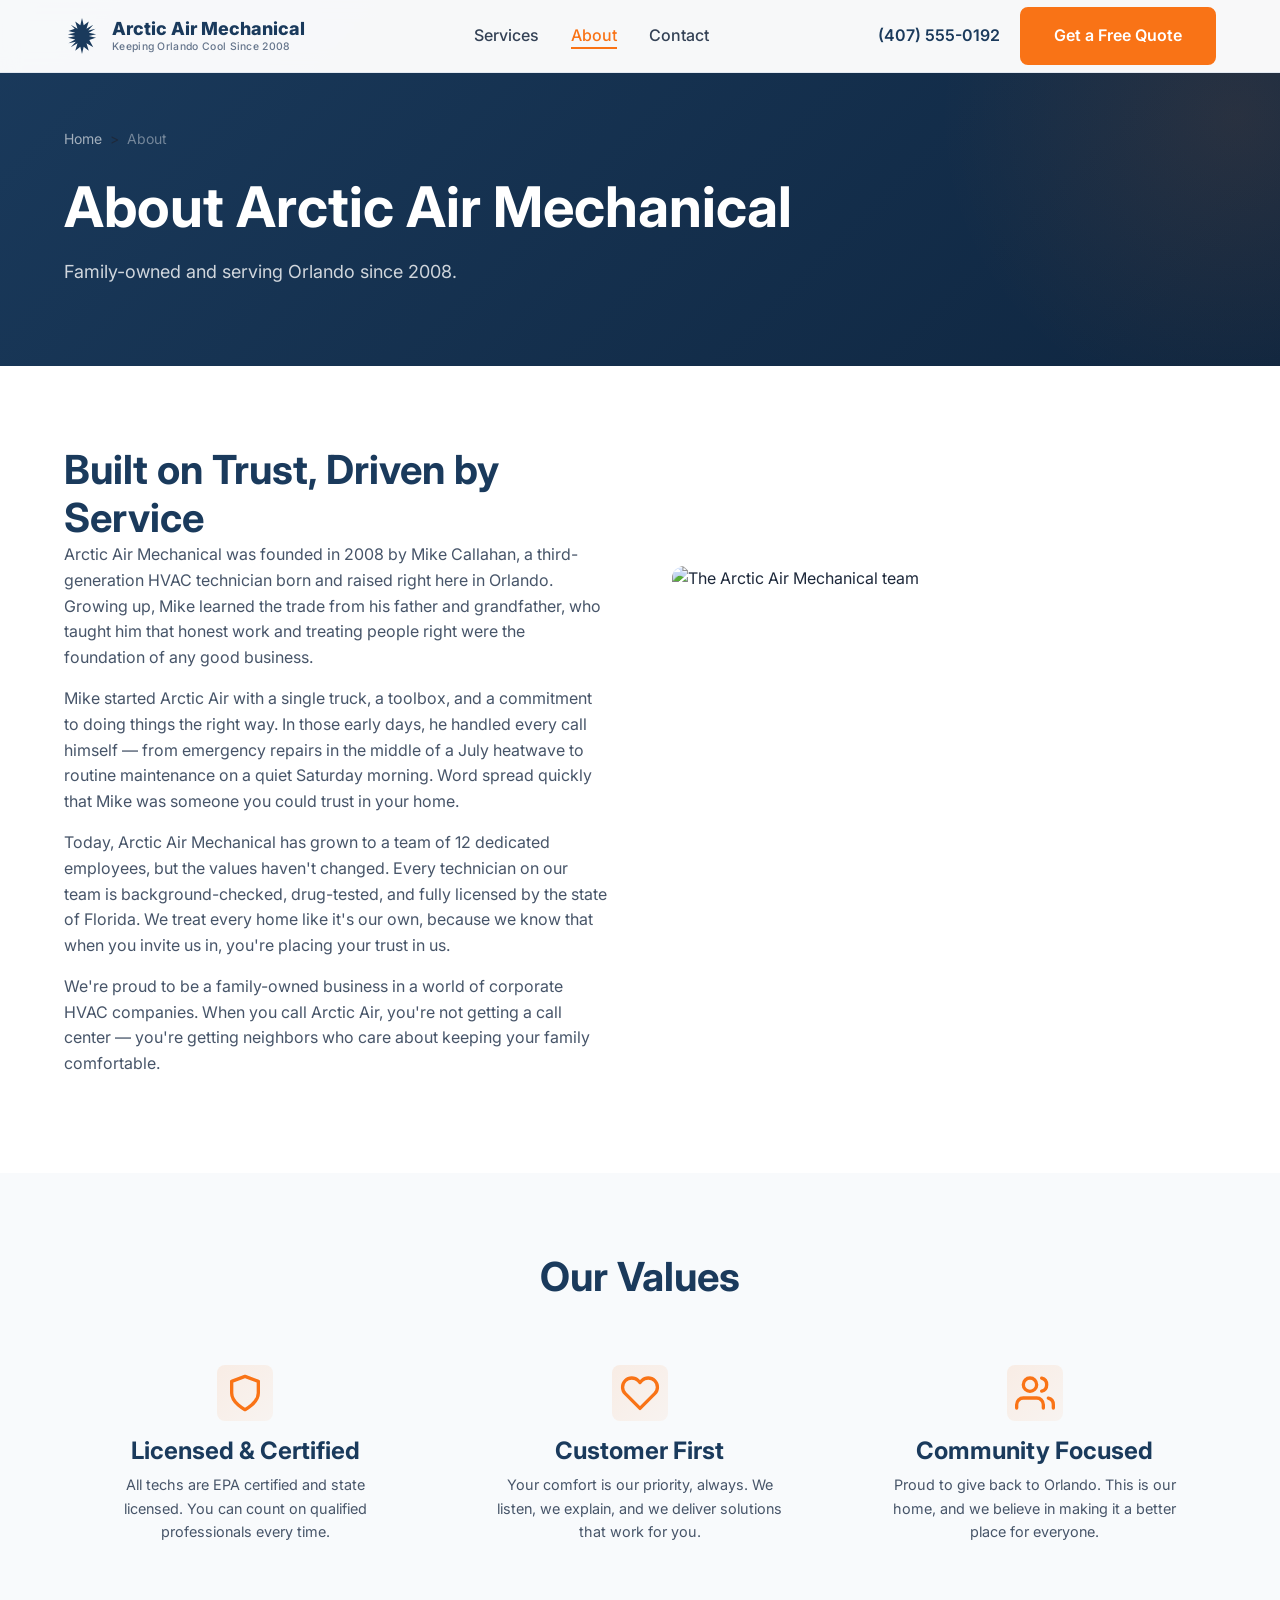
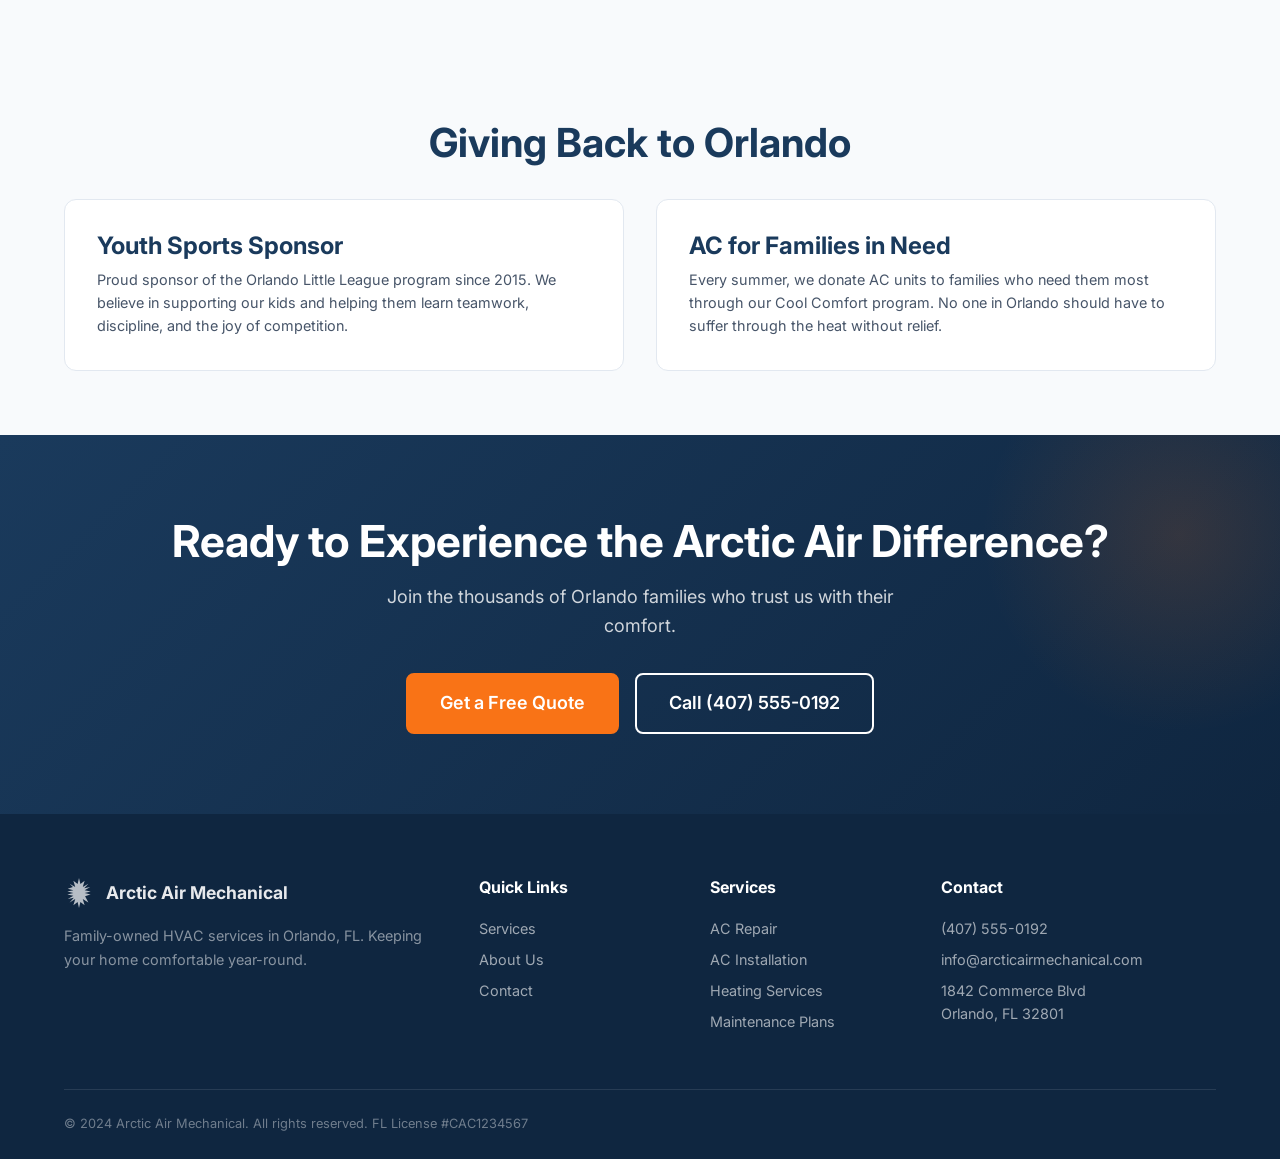
==== about.html @ 2753f7c7 "Initial commit: Arctic Air Mechanical HVAC website" ====
<!DOCTYPE html>
<html lang="en">
<head>
    <meta charset="UTF-8">
    <meta name="viewport" content="width=device-width, initial-scale=1.0">
    <title>About Us | Arctic Air Mechanical</title>
    <link rel="preconnect" href="https://fonts.googleapis.com">
    <link rel="preconnect" href="https://fonts.gstatic.com" crossorigin>
    <link href="https://fonts.googleapis.com/css2?family=Inter:wght@400;500;600;700;800&display=swap" rel="stylesheet">
    <link rel="stylesheet" href="css/styles.css">
</head>
<body>

    <!-- Navbar -->
    <nav class="navbar">
        <div class="container navbar-container">
            <a href="/" class="logo">
                <svg class="logo-icon" xmlns="http://www.w3.org/2000/svg" viewBox="0 0 32 32" width="36" height="36" fill="currentColor">
                    <path d="M16 0l1.5 6.5L22 3l-2 6.5L26 6l-4.5 5L28 9.5 22 13l6.5 1.5L22 16l6.5 1.5L22 19l6-1.5-5.5 2L26 26l-6-3.5L22 29l-4.5-3.5L16 32l-1.5-6.5L10 29l2-6.5L6 26l4.5-5L4 22.5 10 19l-6.5-1.5L10 16 3.5 14.5 10 13 4 11.5l5.5-2L6 6l6 3.5L10 3l4.5 3.5L16 0z"/>
                </svg>
                <div class="logo-text">
                    <span class="logo-name">Arctic Air Mechanical</span>
                    <span class="logo-tagline">Keeping Orlando Cool Since 2008</span>
                </div>
            </a>
            <ul class="nav-links">
                <li><a href="/services">Services</a></li>
                <li><a href="/about">About</a></li>
                <li><a href="/contact">Contact</a></li>
            </ul>
            <div class="nav-actions">
                <a href="tel:4075550192" class="nav-phone">(407) 555-0192</a>
                <a href="/contact" class="btn-orange">Get a Free Quote</a>
            </div>
            <button class="hamburger" aria-label="Toggle menu">
                <span></span>
                <span></span>
                <span></span>
            </button>
        </div>
        <div class="mobile-nav">
            <ul>
                <li><a href="/services">Services</a></li>
                <li><a href="/about">About</a></li>
                <li><a href="/contact">Contact</a></li>
            </ul>
            <a href="tel:4075550192" class="nav-phone">(407) 555-0192</a>
            <a href="/contact" class="btn-orange">Get a Free Quote</a>
        </div>
    </nav>

    <!-- Page Hero -->
    <section class="page-hero">
        <div class="container">
            <div class="breadcrumb">
                <a href="/">Home</a> &gt; <span>About</span>
            </div>
            <h1>About Arctic Air Mechanical</h1>
            <p class="page-hero-subtitle">Family-owned and serving Orlando since 2008.</p>
        </div>
    </section>

    <!-- Our Story -->
    <section class="section">
        <div class="container">
            <div class="about-story">
                <div class="about-story-content">
                    <h2>Built on Trust, Driven by Service</h2>
                    <p>Arctic Air Mechanical was founded in 2008 by Mike Callahan, a third-generation HVAC technician born and raised right here in Orlando. Growing up, Mike learned the trade from his father and grandfather, who taught him that honest work and treating people right were the foundation of any good business.</p>
                    <p>Mike started Arctic Air with a single truck, a toolbox, and a commitment to doing things the right way. In those early days, he handled every call himself — from emergency repairs in the middle of a July heatwave to routine maintenance on a quiet Saturday morning. Word spread quickly that Mike was someone you could trust in your home.</p>
                    <p>Today, Arctic Air Mechanical has grown to a team of 12 dedicated employees, but the values haven't changed. Every technician on our team is background-checked, drug-tested, and fully licensed by the state of Florida. We treat every home like it's our own, because we know that when you invite us in, you're placing your trust in us.</p>
                    <p>We're proud to be a family-owned business in a world of corporate HVAC companies. When you call Arctic Air, you're not getting a call center — you're getting neighbors who care about keeping your family comfortable.</p>
                </div>
                <div class="about-story-image">
                    <img class="about-img" src="https://images.unsplash.com/photo-1581578731548-c64695cc6952?auto=format&fit=crop&w=800&q=80" alt="The Arctic Air Mechanical team">
                </div>
            </div>
        </div>
    </section>

    <!-- Our Values -->
    <section class="section section-alt">
        <div class="container">
            <h2 class="section-title">Our Values</h2>
            <div class="about-values">
                <div class="value-card">
                    <div class="value-icon">
                        <svg xmlns="http://www.w3.org/2000/svg" width="40" height="40" viewBox="0 0 24 24" fill="none" stroke="currentColor" stroke-width="2" stroke-linecap="round" stroke-linejoin="round">
                            <path d="M12 22s8-4 8-10V5l-8-3-8 3v7c0 6 8 10 8 10z"/>
                        </svg>
                    </div>
                    <h3>Licensed &amp; Certified</h3>
                    <p>All techs are EPA certified and state licensed. You can count on qualified professionals every time.</p>
                </div>
                <div class="value-card">
                    <div class="value-icon">
                        <svg xmlns="http://www.w3.org/2000/svg" width="40" height="40" viewBox="0 0 24 24" fill="none" stroke="currentColor" stroke-width="2" stroke-linecap="round" stroke-linejoin="round">
                            <path d="M20.84 4.61a5.5 5.5 0 0 0-7.78 0L12 5.67l-1.06-1.06a5.5 5.5 0 0 0-7.78 7.78l1.06 1.06L12 21.23l7.78-7.78 1.06-1.06a5.5 5.5 0 0 0 0-7.78z"/>
                        </svg>
                    </div>
                    <h3>Customer First</h3>
                    <p>Your comfort is our priority, always. We listen, we explain, and we deliver solutions that work for you.</p>
                </div>
                <div class="value-card">
                    <div class="value-icon">
                        <svg xmlns="http://www.w3.org/2000/svg" width="40" height="40" viewBox="0 0 24 24" fill="none" stroke="currentColor" stroke-width="2" stroke-linecap="round" stroke-linejoin="round">
                            <path d="M17 21v-2a4 4 0 0 0-4-4H5a4 4 0 0 0-4 4v2"/>
                            <circle cx="9" cy="7" r="4"/>
                            <path d="M23 21v-2a4 4 0 0 0-3-3.87"/>
                            <path d="M16 3.13a4 4 0 0 1 0 7.75"/>
                        </svg>
                    </div>
                    <h3>Community Focused</h3>
                    <p>Proud to give back to Orlando. This is our home, and we believe in making it a better place for everyone.</p>
                </div>
            </div>
        </div>
    </section>

    <!-- Community Involvement -->
    <section class="community-section">
        <div class="container">
            <h2 class="section-title">Giving Back to Orlando</h2>
            <div class="community-grid">
                <div class="community-card">
                    <h3>Youth Sports Sponsor</h3>
                    <p>Proud sponsor of the Orlando Little League program since 2015. We believe in supporting our kids and helping them learn teamwork, discipline, and the joy of competition.</p>
                </div>
                <div class="community-card">
                    <h3>AC for Families in Need</h3>
                    <p>Every summer, we donate AC units to families who need them most through our Cool Comfort program. No one in Orlando should have to suffer through the heat without relief.</p>
                </div>
            </div>
        </div>
    </section>

    <!-- Final CTA -->
    <section class="final-cta">
        <div class="container">
            <h2>Ready to Experience the Arctic Air Difference?</h2>
            <p>Join the thousands of Orlando families who trust us with their comfort.</p>
            <div class="final-cta-actions">
                <a href="/contact" class="btn-orange">Get a Free Quote</a>
                <a href="tel:4075550192" class="btn-outline">Call (407) 555-0192</a>
            </div>
        </div>
    </section>

    <!-- Footer -->
    <footer class="footer">
        <div class="container">
            <div class="footer-grid">
                <div class="footer-col">
                    <div class="footer-brand">
                        <svg class="logo-icon" xmlns="http://www.w3.org/2000/svg" viewBox="0 0 32 32" width="30" height="30" fill="currentColor">
                            <path d="M16 0l1.5 6.5L22 3l-2 6.5L26 6l-4.5 5L28 9.5 22 13l6.5 1.5L22 16l6.5 1.5L22 19l6-1.5-5.5 2L26 26l-6-3.5L22 29l-4.5-3.5L16 32l-1.5-6.5L10 29l2-6.5L6 26l4.5-5L4 22.5 10 19l-6.5-1.5L10 16 3.5 14.5 10 13 4 11.5l5.5-2L6 6l6 3.5L10 3l4.5 3.5L16 0z"/>
                        </svg>
                        <span>Arctic Air Mechanical</span>
                    </div>
                    <p>Family-owned HVAC services in Orlando, FL. Keeping your home comfortable year-round.</p>
                </div>
                <div class="footer-col">
                    <h4>Quick Links</h4>
                    <ul>
                        <li><a href="/services">Services</a></li>
                        <li><a href="/about">About Us</a></li>
                        <li><a href="/contact">Contact</a></li>
                    </ul>
                </div>
                <div class="footer-col">
                    <h4>Services</h4>
                    <ul>
                        <li><a href="/services/ac-repair">AC Repair</a></li>
                        <li><a href="/services/ac-installation">AC Installation</a></li>
                        <li><a href="/services/heating">Heating Services</a></li>
                        <li><a href="/services/maintenance">Maintenance Plans</a></li>
                    </ul>
                </div>
                <div class="footer-col">
                    <h4>Contact</h4>
                    <ul>
                        <li><a href="tel:4075550192">(407) 555-0192</a></li>
                        <li><a href="mailto:info@arcticairmechanical.com">info@arcticairmechanical.com</a></li>
                        <li>1842 Commerce Blvd<br>Orlando, FL 32801</li>
                    </ul>
                </div>
            </div>
            <div class="footer-bottom">
                <p>&copy; 2024 Arctic Air Mechanical. All rights reserved. FL License #CAC1234567</p>
            </div>
        </div>
    </footer>

    <!-- Floating Call Button -->
    <a href="tel:4075550192" class="floating-call" aria-label="Call us">
        <svg xmlns="http://www.w3.org/2000/svg" width="24" height="24" viewBox="0 0 24 24" fill="none" stroke="currentColor" stroke-width="2" stroke-linecap="round" stroke-linejoin="round">
            <path d="M22 16.92v3a2 2 0 0 1-2.18 2 19.79 19.79 0 0 1-8.63-3.07 19.5 19.5 0 0 1-6-6 19.79 19.79 0 0 1-3.07-8.67A2 2 0 0 1 4.11 2h3a2 2 0 0 1 2 1.72 12.84 12.84 0 0 0 .7 2.81 2 2 0 0 1-.45 2.11L8.09 9.91a16 16 0 0 0 6 6l1.27-1.27a2 2 0 0 1 2.11-.45 12.84 12.84 0 0 0 2.81.7A2 2 0 0 1 22 16.92z"/>
        </svg>
    </a>

    <script src="js/main.js"></script>
</body>
</html>
---- css/styles.css ----
/* ===== RESET & BASE ===== */
*,*::before,*::after{box-sizing:border-box;margin:0;padding:0}
html{scroll-behavior:smooth;font-size:16px}
body{font-family:'Inter',system-ui,-apple-system,sans-serif;color:#1e293b;line-height:1.6;background:#fff;overflow-x:hidden}
a{text-decoration:none;color:inherit}
ul{list-style:none}
img{max-width:100%;display:block}
button,input,select,textarea{font-family:inherit;font-size:inherit}

/* ===== CSS VARIABLES ===== */
:root{
  --navy:#1A3A5C;
  --navy-dark:#0f2640;
  --orange:#F97316;
  --orange-hover:#ea6a0e;
  --white:#ffffff;
  --gray-50:#f8fafc;
  --gray-100:#f1f5f9;
  --gray-200:#e2e8f0;
  --gray-300:#cbd5e1;
  --gray-400:#94a3b8;
  --gray-500:#64748b;
  --gray-600:#475569;
  --gray-700:#334155;
  --gray-800:#1e293b;
  --shadow-sm:0 1px 2px rgba(0,0,0,.05);
  --shadow:0 4px 6px -1px rgba(0,0,0,.1),0 2px 4px -2px rgba(0,0,0,.1);
  --shadow-lg:0 10px 15px -3px rgba(0,0,0,.1),0 4px 6px -4px rgba(0,0,0,.1);
  --shadow-xl:0 20px 25px -5px rgba(0,0,0,.1),0 8px 10px -6px rgba(0,0,0,.1);
  --radius:8px;
  --radius-lg:12px;
  --max-width:1200px;
  --transition:all .3s ease;
}

/* ===== TYPOGRAPHY ===== */
h1,h2,h3,h4,h5,h6{font-weight:700;line-height:1.2;color:var(--navy)}
h1{font-size:clamp(2rem,5vw,3.5rem)}
h2{font-size:clamp(1.75rem,4vw,2.5rem)}
h3{font-size:clamp(1.25rem,3vw,1.5rem)}
h4{font-size:1.125rem}
p{color:var(--gray-600);margin-bottom:1rem}
.text-orange{color:var(--orange)}
.text-navy{color:var(--navy)}
.text-white{color:var(--white)}

/* ===== LAYOUT ===== */
.container{width:100%;max-width:var(--max-width);margin:0 auto;padding:0 1.5rem}
.section{padding:5rem 0}
.section-sm{padding:3rem 0}
.section-alt{background:var(--gray-50)}
.section-header{text-align:center;margin-bottom:3rem}
.section-header p{max-width:600px;margin:1rem auto 0;font-size:1.125rem}
.section-title{text-align:center;margin-bottom:2rem}

/* ===== BUTTONS ===== */
.btn{display:inline-flex;align-items:center;justify-content:center;gap:.5rem;padding:.875rem 2rem;border-radius:var(--radius);font-weight:600;font-size:1rem;border:2px solid transparent;cursor:pointer;transition:var(--transition);white-space:nowrap}
.btn-orange,
.btn.btn-orange,
a.btn-orange,
button.btn-orange{background:var(--orange);color:var(--white);border-color:var(--orange);display:inline-flex;align-items:center;justify-content:center;gap:.5rem;padding:.875rem 2rem;border-radius:var(--radius);font-weight:600;font-size:1rem;border:2px solid var(--orange);cursor:pointer;transition:var(--transition);white-space:nowrap}
.btn-orange:hover,.btn.btn-orange:hover,a.btn-orange:hover,button.btn-orange:hover{background:var(--orange-hover);border-color:var(--orange-hover);transform:translateY(-2px);box-shadow:var(--shadow-lg)}
.btn-outline,
a.btn-outline{background:transparent;color:var(--white);border-color:var(--white);display:inline-flex;align-items:center;justify-content:center;gap:.5rem;padding:.875rem 2rem;border-radius:var(--radius);font-weight:600;font-size:1rem;border:2px solid var(--white);cursor:pointer;transition:var(--transition);white-space:nowrap}
.btn-outline:hover,a.btn-outline:hover{background:var(--white);color:var(--navy)}
.btn-outline-navy{background:transparent;color:var(--navy);border-color:var(--navy)}
.btn-outline-navy:hover{background:var(--navy);color:var(--white)}
.btn-navy{background:var(--navy);color:var(--white);border-color:var(--navy)}
.btn-navy:hover{background:var(--navy-dark);transform:translateY(-2px);box-shadow:var(--shadow-lg)}
.btn-primary,
.btn.btn-primary,
a.btn-primary{background:var(--orange);color:var(--white);border-color:var(--orange);display:inline-flex;align-items:center;justify-content:center;gap:.5rem;padding:.875rem 2rem;border-radius:var(--radius);font-weight:600;font-size:1rem;border:2px solid var(--orange);cursor:pointer;transition:var(--transition);white-space:nowrap}
.btn-primary:hover,.btn.btn-primary:hover,a.btn-primary:hover{background:var(--orange-hover);border-color:var(--orange-hover);transform:translateY(-2px);box-shadow:var(--shadow-lg)}
.btn-secondary,
.btn.btn-secondary,
a.btn-secondary{background:var(--white);color:var(--navy);border-color:var(--navy);display:inline-flex;align-items:center;justify-content:center;gap:.5rem;padding:.875rem 2rem;border-radius:var(--radius);font-weight:600;font-size:1rem;border:2px solid var(--navy);cursor:pointer;transition:var(--transition);white-space:nowrap}
.btn-secondary:hover,.btn.btn-secondary:hover,a.btn-secondary:hover{background:var(--navy);color:var(--white);transform:translateY(-2px);box-shadow:var(--shadow-lg)}
.btn-sm{padding:.625rem 1.25rem;font-size:.875rem}
.btn-lg{padding:1rem 2.5rem;font-size:1.125rem}
.btn-block,.full-width{width:100%}

/* ===== NAVBAR ===== */
.navbar{position:fixed;top:0;left:0;right:0;z-index:1000;background:rgba(255,255,255,.97);backdrop-filter:blur(10px);border-bottom:1px solid var(--gray-200);transition:var(--transition)}
.navbar.scrolled{box-shadow:var(--shadow)}

/* Navbar inner — handles all variants: .nav-inner, .container.navbar-inner, .container.navbar-container, .container alone */
.nav-inner,
.navbar-inner,
.navbar-container,
.navbar>.container{
  display:flex;align-items:center;justify-content:space-between;height:72px;max-width:var(--max-width);margin:0 auto;padding:0 1.5rem
}

/* Logo */
.logo,.nav-logo{display:flex;align-items:center;gap:.75rem;font-weight:800;font-size:1.25rem;color:var(--navy);text-decoration:none;flex-shrink:0}
.logo svg,.nav-logo svg,.logo-icon{flex-shrink:0;color:var(--navy)}
.logo-text{display:flex;flex-direction:column}
.logo-name{font-weight:800;font-size:1.125rem;color:var(--navy);line-height:1.2}
.logo-tagline{font-size:.65rem;font-weight:500;color:var(--gray-500);letter-spacing:.03em;line-height:1.3}

/* Nav Links — handles both <div class="nav-links"><a> and <ul class="nav-links"><li><a> */
.nav-links{display:flex;align-items:center;gap:2rem;list-style:none}
.nav-links li{list-style:none}
.nav-links a,.nav-links li a,.nav-link{font-weight:500;color:var(--gray-700);transition:var(--transition);position:relative;text-decoration:none}
.nav-links a:hover,.nav-links a.active,.nav-link:hover,.nav-link.active{color:var(--orange)}
.nav-links a::after,.nav-links li a::after{content:'';position:absolute;bottom:-4px;left:0;width:0;height:2px;background:var(--orange);transition:var(--transition)}
.nav-links a:hover::after,.nav-links a.active::after,.nav-links li a:hover::after,.nav-links li a.active::after{width:100%}

/* Nav Right / Actions */
.nav-right,.nav-actions{display:flex;align-items:center;gap:1.25rem}
.nav-phone{display:flex;align-items:center;gap:.5rem;font-weight:600;color:var(--navy);text-decoration:none}
.nav-phone svg{color:var(--orange)}
.nav-cta{padding:.625rem 1.5rem}

/* Hamburger */
.hamburger{display:none;flex-direction:column;gap:5px;background:none;border:none;cursor:pointer;padding:.5rem}
.hamburger span{display:block;width:24px;height:2px;background:var(--navy);transition:var(--transition)}

/* Mobile Nav */
.mobile-nav{display:none;position:fixed;top:72px;left:0;right:0;bottom:0;background:var(--white);z-index:999;padding:2rem;flex-direction:column;gap:.5rem;overflow-y:auto}
.mobile-nav.open{display:flex}
.mobile-nav a,.mobile-nav li a,.mobile-nav-link{font-size:1.125rem;font-weight:500;color:var(--gray-700);padding:.75rem 0;border-bottom:1px solid var(--gray-100);display:block;text-decoration:none}
.mobile-nav a:hover,.mobile-nav li a:hover,.mobile-nav-link:hover{color:var(--orange)}
.mobile-nav ul{display:flex;flex-direction:column}
.mobile-nav .btn,.mobile-nav .btn-orange,.mobile-nav .btn-primary{margin-top:1rem;text-align:center;justify-content:center}
.mobile-nav-phone{font-weight:600;color:var(--navy)}

/* ===== HERO (Homepage) ===== */
.hero{position:relative;min-height:600px;display:flex;align-items:center;padding:8rem 0 5rem;overflow:hidden;background-size:cover;background-position:center;background-repeat:no-repeat}
.hero-overlay{position:absolute;inset:0;background:linear-gradient(135deg,rgba(26,58,92,.92) 0%,rgba(15,38,64,.85) 100%);z-index:1}
/* Fallback overlay if no .hero-overlay div exists */
.hero:not(:has(.hero-overlay))::after{content:'';position:absolute;inset:0;background:linear-gradient(135deg,rgba(26,58,92,.92) 0%,rgba(15,38,64,.85) 100%);z-index:1}
.hero .container{position:relative;z-index:2}
.hero-content{max-width:700px}
.hero h1{color:var(--white);margin-bottom:1.25rem}
.hero h1 .highlight{color:var(--orange)}
.hero-sub{font-size:1.25rem;color:rgba(255,255,255,.85);margin-bottom:2rem;line-height:1.7}
.hero-btns,.hero-ctas{display:flex;flex-wrap:wrap;gap:1rem;margin-bottom:2.5rem}
.trust-badges{display:flex;flex-wrap:wrap;gap:1.5rem}
.trust-badge{display:flex;align-items:center;gap:.5rem;color:rgba(255,255,255,.9);font-size:.9rem;font-weight:500}
.trust-badge svg{color:var(--orange);flex-shrink:0}

/* Page Hero (inner pages) */
.page-hero{position:relative;padding:8rem 0 4rem;background:linear-gradient(135deg,var(--navy) 0%,var(--navy-dark) 100%);overflow:hidden}
.page-hero::before{content:'';position:absolute;top:-50%;right:-20%;width:600px;height:600px;background:radial-gradient(circle,rgba(249,115,22,.1) 0%,transparent 70%);border-radius:50%}
.page-hero .container{position:relative;z-index:2}
.page-hero h1{color:var(--white);margin-bottom:1rem}
.page-hero p,.page-hero-subtitle{color:rgba(255,255,255,.8);font-size:1.125rem;max-width:600px}
.page-hero .btn,.page-hero .btn-orange{margin-top:1.5rem}
.breadcrumb{display:flex;align-items:center;gap:.5rem;margin-bottom:1.5rem;font-size:.875rem}
.breadcrumb a{color:rgba(255,255,255,.6);transition:var(--transition)}
.breadcrumb a:hover{color:var(--white)}
.breadcrumb span{color:rgba(255,255,255,.4)}
.breadcrumb .current,.breadcrumb-current{color:var(--orange)}
.breadcrumb-separator{color:rgba(255,255,255,.4)}

/* ===== SERVICES STRIP (Homepage) ===== */
.services-strip{padding:4rem 0;background:var(--gray-50)}
.services-grid{display:grid;grid-template-columns:repeat(4,1fr);gap:1.5rem}
.service-card{background:var(--white);border-radius:var(--radius-lg);padding:2rem;text-align:center;transition:var(--transition);border:1px solid var(--gray-200);cursor:pointer;display:block;text-decoration:none;color:inherit}
.service-card:hover{transform:translateY(-8px);box-shadow:var(--shadow-xl);border-color:var(--orange)}
.service-card .icon,.service-card .service-icon{width:64px;height:64px;margin:0 auto 1.25rem;background:linear-gradient(135deg,rgba(249,115,22,.1),rgba(249,115,22,.05));border-radius:var(--radius-lg);display:flex;align-items:center;justify-content:center}
.service-card .icon svg,.service-card .service-icon svg{color:var(--orange)}
.service-card h3{margin-bottom:.5rem;color:var(--navy)}
.service-card p{font-size:.9rem;margin-bottom:1.25rem}
.service-card .card-link,.service-card .service-link{color:var(--orange);font-weight:600;font-size:.9rem;display:inline-flex;align-items:center;gap:.25rem;transition:var(--transition)}
.service-card:hover .card-link,.service-card:hover .service-link{gap:.5rem}

/* ===== WHY CHOOSE US ===== */
.why-us{padding:5rem 0}
.why-us-grid{display:grid;grid-template-columns:1fr 1fr;gap:4rem;align-items:center}
.why-us-content h2{margin-bottom:1.5rem}
.why-us-content p{font-size:1.05rem;line-height:1.8}
.stats-grid{display:grid;grid-template-columns:1fr 1fr;gap:1.5rem}
.stat-box{background:var(--gray-50);border-radius:var(--radius-lg);padding:1.75rem;text-align:center;border:1px solid var(--gray-200);transition:var(--transition)}
.stat-box:hover{border-color:var(--orange);transform:translateY(-4px);box-shadow:var(--shadow)}
.stat-box .stat-number{font-size:2rem;font-weight:800;color:var(--orange);display:block}
.stat-box .stat-label{font-size:.875rem;color:var(--gray-600);font-weight:500;margin-top:.25rem}

/* ===== SERVICES DETAIL (Homepage) ===== */
.services-detail{padding:5rem 0;background:var(--gray-50)}
.detail-grid{display:grid;grid-template-columns:repeat(2,1fr);gap:2rem}
.detail-card{background:var(--white);border-radius:var(--radius-lg);overflow:hidden;transition:var(--transition);border:1px solid var(--gray-200)}
.detail-card:hover{transform:translateY(-4px);box-shadow:var(--shadow-lg)}
.detail-card>img{width:100%;height:200px;object-fit:cover}
.detail-card-img{height:200px;background-size:cover;background-position:center;position:relative}
.detail-card-body{padding:1.75rem}
.detail-card-body h3{margin-bottom:.75rem}
.detail-card-body p{font-size:.95rem;margin-bottom:1.25rem}
.detail-card-body .price,.detail-card-body .detail-price{font-size:.85rem;color:var(--orange);font-weight:600;margin-bottom:1rem;display:block}

/* ===== TESTIMONIALS ===== */
.testimonials{padding:5rem 0}
.testimonials-grid{display:grid;grid-template-columns:repeat(3,1fr);gap:2rem}
.testimonial-card{background:var(--white);border-radius:var(--radius-lg);padding:2rem;border:1px solid var(--gray-200);transition:var(--transition);position:relative}
.testimonial-card:hover{box-shadow:var(--shadow-lg)}
.testimonial-card .stars,.testimonial-card .testimonial-stars{display:flex;gap:.125rem;margin-bottom:1rem}
.testimonial-card .stars svg,.testimonial-card .testimonial-stars svg{width:18px;height:18px}
.testimonial-card blockquote,.testimonial-card .testimonial-quote{font-size:.95rem;color:var(--gray-600);line-height:1.7;margin-bottom:1.5rem;font-style:italic;display:block}
.testimonial-card .author,.testimonial-card .testimonial-author{display:flex;flex-direction:column;gap:.25rem}
.testimonial-card .author-info strong,.testimonial-card .testimonial-name{display:block;font-size:.9rem;color:var(--navy);font-weight:700}
.testimonial-card .author-info span,.testimonial-card .testimonial-location{font-size:.8rem;color:var(--gray-400)}
.testimonial-card .author-avatar{width:44px;height:44px;border-radius:50%;background:var(--navy);color:var(--white);display:flex;align-items:center;justify-content:center;font-weight:700;font-size:.9rem}
.quote-icon{position:absolute;top:1.25rem;right:1.5rem;color:var(--gray-100);font-size:3rem;font-weight:800;line-height:1}

/* ===== SERVICE AREA ===== */
.service-area{padding:4rem 0;background:var(--gray-50)}
.area-tags{display:flex;flex-wrap:wrap;justify-content:center;gap:.75rem;margin-top:2rem}
.area-tag{display:inline-flex;align-items:center;gap:.375rem;padding:.5rem 1.25rem;background:var(--white);border:1px solid var(--gray-200);border-radius:50px;font-size:.9rem;font-weight:500;color:var(--gray-700);transition:var(--transition)}
.area-tag:hover{border-color:var(--orange);color:var(--orange);transform:translateY(-2px)}
.area-tag svg{color:var(--orange);width:14px;height:14px}

/* ===== FINAL CTA ===== */
.final-cta{padding:5rem 0;background:linear-gradient(135deg,var(--navy) 0%,var(--navy-dark) 100%);position:relative;overflow:hidden}
.final-cta::before{content:'';position:absolute;top:-100px;right:-100px;width:400px;height:400px;background:radial-gradient(circle,rgba(249,115,22,.15) 0%,transparent 70%);border-radius:50%}
.final-cta .container{position:relative;z-index:2;text-align:center}
.final-cta h2{color:var(--white);margin-bottom:1rem;font-size:clamp(1.75rem,4vw,2.75rem)}
.final-cta p{color:rgba(255,255,255,.8);font-size:1.125rem;margin-bottom:2rem;max-width:550px;margin-left:auto;margin-right:auto}
.final-cta .btn,.final-cta .btn-orange,.final-cta .btn-primary{font-size:1.125rem}
.final-cta .btn-outline,.final-cta .btn-secondary{font-size:1.125rem}
.final-cta-buttons,.final-cta-actions{display:flex;gap:1rem;justify-content:center;flex-wrap:wrap}

/* ===== FOOTER ===== */
.footer{background:var(--navy-dark);color:rgba(255,255,255,.7);padding:4rem 0 0}
.footer-grid{display:grid;grid-template-columns:2fr 1fr 1fr 1.5fr;gap:3rem;padding-bottom:3rem}
.footer-col{min-width:0}
.footer-brand{display:flex;align-items:center;gap:.75rem;margin-bottom:1rem;color:rgba(255,255,255,.9);font-weight:700;font-size:1.1rem}
.footer-brand svg{flex-shrink:0;color:rgba(255,255,255,.7)}
.footer-brand span,.footer-brand-name{color:rgba(255,255,255,.9)}
.footer-col>p,.footer-description,.footer-tagline,.footer-brand-desc{font-size:.9rem;color:rgba(255,255,255,.5);line-height:1.7}
.footer-logo{display:flex;align-items:center;gap:.75rem;margin-bottom:1rem;color:rgba(255,255,255,.9);font-weight:700;font-size:1.1rem}
.footer-logo svg{flex-shrink:0;color:rgba(255,255,255,.7)}
.footer h4,.footer-heading{color:var(--white);margin-bottom:1.25rem;font-size:1rem}
.footer-col ul,.footer-links,.footer-contact{list-style:none;padding:0;margin:0}
.footer-col ul li,.footer-links li,.footer-contact li{margin-bottom:.5rem}
.footer-col ul a,.footer-links a,.footer-contact a{color:rgba(255,255,255,.6);font-size:.9rem;transition:var(--transition)}
.footer-col ul a:hover,.footer-links a:hover,.footer-contact a:hover{color:var(--orange)}
.footer-col ul li,.footer-contact li{font-size:.9rem;color:rgba(255,255,255,.6)}
.footer-contact svg{flex-shrink:0;margin-top:3px;color:var(--orange)}
.footer-bottom{border-top:1px solid rgba(255,255,255,.1);padding:1.5rem 0;display:flex;flex-wrap:wrap;justify-content:space-between;align-items:center;gap:1rem;font-size:.8rem;color:rgba(255,255,255,.4)}
.footer-bottom p{color:rgba(255,255,255,.4);font-size:.8rem;margin-bottom:0}

/* ===== SERVICE PAGE CONTENT ===== */
.service-content{padding:5rem 0}
.service-content h2,.service-section h2{margin-bottom:1.5rem}
.service-content p{font-size:1.05rem;line-height:1.8}
.service-intro{margin-bottom:2.5rem}
.service-section{margin-bottom:3rem}

/* Included List — handles both <li> and <div class="included-item"> */
.included-list{display:grid;grid-template-columns:1fr 1fr;gap:.75rem;margin:1.5rem 0 2rem}
.included-list li,.included-list .included-item{display:flex;align-items:center;gap:.75rem;font-size:.95rem;color:var(--gray-700)}
.included-list li svg,.included-list .included-item svg{color:var(--orange);flex-shrink:0}

/* Process Steps — handles .process-steps/.process-step and .service-steps/.service-step */
.process-steps,.service-steps{display:grid;grid-template-columns:repeat(3,1fr);gap:2rem;margin:2rem 0}
.process-step,.service-step{text-align:center;padding:2rem 1.5rem;background:var(--gray-50);border-radius:var(--radius-lg);position:relative}
.process-step .step-number,.process-step .process-step-number,.service-step .step-number{width:48px;height:48px;background:var(--orange);color:var(--white);border-radius:50%;display:flex;align-items:center;justify-content:center;font-weight:800;font-size:1.25rem;margin:0 auto 1rem}
.process-step h3,.process-step h4,.service-step h3,.service-step h4{margin-bottom:.5rem}
.process-step p,.service-step p{font-size:.9rem;margin-bottom:0}

/* Pricing Box */
.pricing-box{background:linear-gradient(135deg,var(--navy),var(--navy-dark));border-radius:var(--radius-lg);padding:2.5rem;color:var(--white);margin:2rem 0}
.pricing-box h3{color:var(--white);margin-bottom:.5rem}
.pricing-box .price-amount,.pricing-box .pricing-amount{font-size:2.5rem;font-weight:800;color:var(--orange);display:block}
.pricing-box .pricing-label{font-size:1.1rem;color:rgba(255,255,255,.8);margin-bottom:.75rem}
.pricing-box p{color:rgba(255,255,255,.75)}

/* Service lists (included-style but as ul>li) */
.service-list{display:grid;grid-template-columns:1fr 1fr;gap:.75rem;margin:1.5rem 0 2rem;list-style:none;padding:0}
.service-list li{display:flex;align-items:center;gap:.75rem;font-size:.95rem;color:var(--gray-700);padding:.25rem 0}
.service-list li::before{content:'';display:inline-block;width:18px;height:18px;flex-shrink:0;background-image:url("data:image/svg+xml,%3Csvg xmlns='http://www.w3.org/2000/svg' width='18' height='18' viewBox='0 0 24 24' fill='none' stroke='%23F97316' stroke-width='3' stroke-linecap='round' stroke-linejoin='round'%3E%3Cpolyline points='20 6 9 17 4 12'%3E%3C/polyline%3E%3C/svg%3E");background-size:contain;background-repeat:no-repeat}

/* Common issues list */
.common-issues-list{list-style:disc;padding-left:1.5rem;margin:1rem 0 2rem;display:grid;gap:.5rem}
.common-issues-list li{font-size:.95rem;color:var(--gray-700);line-height:1.6}

/* Pricing box detail/financing text */
.pricing-detail,.pricing-financing{color:rgba(255,255,255,.75);font-size:1rem}
.pricing-box .btn,.pricing-box .btn-primary{margin-top:1rem}

/* Pricing Table for Maintenance */
.pricing-table{display:grid;grid-template-columns:1fr 1fr;gap:2rem;margin:2rem 0}
.pricing-tier{background:var(--white);border:2px solid var(--gray-200);border-radius:var(--radius-lg);padding:2.5rem;text-align:center;transition:var(--transition);position:relative}
.pricing-tier.featured{border-color:var(--orange)}
.pricing-tier.featured::before,.pricing-tier-badge{position:absolute;top:-14px;left:50%;transform:translateX(-50%);background:var(--orange);color:var(--white);padding:.25rem 1.25rem;border-radius:50px;font-size:.8rem;font-weight:600;white-space:nowrap}
.pricing-tier.featured::before{content:'Most Popular'}
/* Hide the pseudo if there's an explicit badge element */
.pricing-tier.featured .pricing-tier-badge+*~*{z-index:1}
.pricing-tier-badge{z-index:2}
.pricing-tier h3{margin-bottom:.5rem}
.pricing-tier .tier-price,.pricing-tier-price{font-size:2.25rem;font-weight:800;color:var(--orange);display:block;margin:.75rem 0}
.pricing-tier .tier-price span,.pricing-tier-price .price-period{font-size:1rem;color:var(--gray-400);font-weight:500}
.pricing-tier-price .price-amount{font-size:2.25rem;font-weight:800;color:var(--orange)}
.pricing-tier-header{margin-bottom:.5rem}
.pricing-tier ul,.pricing-tier-features{text-align:left;margin:1.5rem 0;list-style:none;padding:0}
.pricing-tier ul li,.pricing-tier-features li{display:flex;align-items:center;gap:.5rem;padding:.5rem 0;font-size:.9rem;color:var(--gray-600);border-bottom:1px solid var(--gray-100)}
.pricing-tier ul li::before,.pricing-tier-features li::before{content:'';display:inline-block;width:16px;height:16px;flex-shrink:0;background-image:url("data:image/svg+xml,%3Csvg xmlns='http://www.w3.org/2000/svg' width='16' height='16' viewBox='0 0 24 24' fill='none' stroke='%23F97316' stroke-width='3' stroke-linecap='round' stroke-linejoin='round'%3E%3Cpolyline points='20 6 9 17 4 12'%3E%3C/polyline%3E%3C/svg%3E");background-size:contain;background-repeat:no-repeat}
.pricing-tier ul li svg,.pricing-tier-features li svg{color:var(--orange);flex-shrink:0}
.pricing-tier .btn,.pricing-tier-cta{margin-top:1.5rem;width:100%}
.pricing-tier:hover{transform:translateY(-4px);box-shadow:var(--shadow-xl)}

/* FAQ Accordion */
.faq-section,.faq-list{margin:3rem 0}
.faq-item{border:1px solid var(--gray-200);border-radius:var(--radius);margin-bottom:.75rem;overflow:hidden;transition:var(--transition)}
.faq-item:hover{border-color:var(--gray-300)}
.faq-question{display:flex;align-items:center;justify-content:space-between;padding:1.25rem 1.5rem;cursor:pointer;background:var(--white);font-weight:600;color:var(--navy);font-size:1rem;transition:var(--transition);width:100%;text-align:left;border:none}
.faq-question:hover{color:var(--orange)}
.faq-question svg{transition:transform .3s ease;flex-shrink:0;margin-left:1rem}
.faq-icon{transition:transform .3s ease;flex-shrink:0;margin-left:1rem;font-size:1.25rem;font-weight:700;color:var(--gray-400)}
.faq-item.open .faq-question svg{transform:rotate(180deg)}
.faq-item.open .faq-icon{transform:rotate(45deg)}
.faq-answer{max-height:0;overflow:hidden;transition:max-height .3s ease;padding:0 1.5rem;color:var(--gray-600);font-size:.95rem;line-height:1.7}
.faq-item.open .faq-answer{padding-bottom:1.25rem}
.faq-answer-inner,.faq-answer p{color:var(--gray-600);font-size:.95rem;line-height:1.7;margin-bottom:0}

/* ===== ABOUT PAGE ===== */
.about-story{display:grid;grid-template-columns:1fr 1fr;gap:4rem;align-items:center}
.about-story-content{order:1}
.about-story-image{order:2}
.about-story-image img,.about-img{width:100%;border-radius:var(--radius-lg);object-fit:cover;aspect-ratio:4/3}
.about-values{display:grid;grid-template-columns:repeat(3,1fr);gap:2rem;margin-top:2rem}
.value-card{text-align:center;padding:2rem}
.value-card .icon,.value-card .value-icon{width:56px;height:56px;background:linear-gradient(135deg,rgba(249,115,22,.1),rgba(249,115,22,.05));border-radius:var(--radius);display:flex;align-items:center;justify-content:center;margin:0 auto 1rem}
.value-card .icon svg,.value-card .value-icon svg{color:var(--orange)}
.value-card h3,.value-card h4{margin-bottom:.5rem}
.value-card p{font-size:.9rem;margin-bottom:0}

.community-section{background:var(--gray-50);padding:4rem 0}
.community-grid{display:grid;grid-template-columns:1fr 1fr;gap:2rem;margin-top:2rem}
.community-card{background:var(--white);border-radius:var(--radius-lg);padding:2rem;border:1px solid var(--gray-200)}
.community-card h3,.community-card h4{margin-bottom:.5rem}
.community-card p{font-size:.9rem;margin-bottom:0}

/* ===== CONTACT PAGE ===== */
.contact-grid{display:grid;grid-template-columns:1fr 1fr;gap:4rem}
.contact-form{background:var(--white);border-radius:var(--radius-lg);padding:2.5rem;border:1px solid var(--gray-200);box-shadow:var(--shadow)}
.contact-info{display:flex;flex-direction:column;gap:1.5rem}
.form-group{margin-bottom:1.25rem}
.form-group label{display:block;font-weight:600;font-size:.9rem;color:var(--navy);margin-bottom:.5rem}
.form-group input,.form-group select,.form-group textarea{width:100%;padding:.875rem 1rem;border:1px solid var(--gray-300);border-radius:var(--radius);font-size:.95rem;transition:var(--transition);background:var(--white);color:var(--gray-800)}
.form-group input:focus,.form-group select:focus,.form-group textarea:focus{outline:none;border-color:var(--orange);box-shadow:0 0 0 3px rgba(249,115,22,.1)}
.form-group textarea{resize:vertical;min-height:120px}
.form-group select{appearance:none;background-image:url("data:image/svg+xml,%3Csvg xmlns='http://www.w3.org/2000/svg' width='12' height='12' viewBox='0 0 12 12'%3E%3Cpath fill='%2364748b' d='M6 8L1 3h10z'/%3E%3C/svg%3E");background-repeat:no-repeat;background-position:right 1rem center;padding-right:2.5rem}

.contact-info-card{background:var(--gray-50);border-radius:var(--radius-lg);padding:2rem;border:1px solid var(--gray-200)}
.contact-info-card+.contact-info-card{margin-top:1.5rem}
.contact-info-card h3,.contact-info-card h4{margin-bottom:1rem}
.contact-info-card ul{list-style:none;padding:0}
.contact-info-card li{display:flex;align-items:flex-start;gap:.75rem;margin-bottom:.75rem;font-size:.95rem;color:var(--gray-600)}
.contact-info-card li svg{flex-shrink:0;margin-top:2px;color:var(--orange)}
.contact-info-card li strong{color:var(--navy)}
.contact-info-card li a{color:var(--orange);font-weight:500}
.contact-info-card li a:hover{text-decoration:underline}
.info-note{margin-top:1rem;padding-top:.75rem;border-top:1px solid var(--gray-200);font-size:.9rem;color:var(--gray-500)}
.info-note a{color:var(--orange);font-weight:600}

.map-placeholder{width:100%;aspect-ratio:16/9;background:var(--gray-200);border-radius:var(--radius-lg);overflow:hidden;border:1px solid var(--gray-200);margin-top:1.5rem}
.map-placeholder img{width:100%;height:100%;object-fit:cover}

/* Form success state */
.form-success{display:none;text-align:center;padding:3rem 2rem}
.form-success svg{color:var(--orange);margin:0 auto 1rem}
.form-success h3{margin-bottom:.75rem}
.form-success p{margin-bottom:0}

/* ===== SERVICES OVERVIEW PAGE ===== */
.services-overview-grid{display:grid;grid-template-columns:repeat(2,1fr);gap:2rem}
.overview-card{background:var(--white);border-radius:var(--radius-lg);overflow:hidden;border:1px solid var(--gray-200);transition:var(--transition);padding:2rem}
.overview-card:hover{transform:translateY(-6px);box-shadow:var(--shadow-xl)}
.overview-card-body{padding:0}
.overview-card-body .icon,.overview-card .overview-card-icon,.overview-card-icon{width:56px;height:56px;background:linear-gradient(135deg,rgba(249,115,22,.1),rgba(249,115,22,.05));border-radius:var(--radius);display:flex;align-items:center;justify-content:center;margin-bottom:1rem}
.overview-card-body .icon svg,.overview-card .overview-card-icon svg,.overview-card-icon svg{color:var(--orange)}
.overview-card h3,.overview-card-title{margin-bottom:.5rem}
.overview-card p,.overview-card-description{font-size:.9rem;margin-bottom:1rem}
.overview-card .price-tag,.overview-card-price{font-size:.85rem;color:var(--orange);font-weight:600;margin-bottom:1.25rem;display:block}

/* ===== FLOATING CALL BUTTON (MOBILE) ===== */
.floating-call,.floating-call-btn{display:none;position:fixed;bottom:1.25rem;left:1rem;right:1rem;z-index:998;background:var(--orange);color:var(--white);padding:1rem;border-radius:var(--radius);font-weight:700;font-size:1rem;text-align:center;box-shadow:0 4px 20px rgba(249,115,22,.4);transition:var(--transition);text-decoration:none}
.floating-call:hover,.floating-call-btn:hover{background:var(--orange-hover)}
.floating-call svg,.floating-call-btn svg{margin-right:.5rem;vertical-align:middle}

/* ===== RESPONSIVE ===== */
@media(max-width:1024px){
  .services-grid{grid-template-columns:repeat(2,1fr)}
  .footer-grid{grid-template-columns:repeat(2,1fr)}
  .why-us-grid{grid-template-columns:1fr;gap:3rem}
  .about-story{grid-template-columns:1fr;gap:2rem}
  .contact-grid{grid-template-columns:1fr}
  .pricing-table{grid-template-columns:1fr;max-width:420px;margin-left:auto;margin-right:auto}
}

@media(max-width:768px){
  .nav-links,.nav-right,.nav-actions{display:none}
  .hamburger{display:flex}
  .floating-call,.floating-call-btn{display:flex;align-items:center;justify-content:center}
  .services-grid{grid-template-columns:1fr}
  .testimonials-grid{grid-template-columns:1fr}
  .detail-grid{grid-template-columns:1fr}
  .services-overview-grid{grid-template-columns:1fr}
  .process-steps,.service-steps{grid-template-columns:1fr;max-width:400px;margin-left:auto;margin-right:auto}
  .included-list{grid-template-columns:1fr}
  .about-values{grid-template-columns:1fr}
  .footer-grid{grid-template-columns:1fr}
  .footer-bottom{flex-direction:column;text-align:center}
  .hero{min-height:auto;padding:7rem 0 4rem}
  .hero-btns,.hero-ctas{flex-direction:column}
  .hero-btns .btn,.hero-ctas .btn,.hero-ctas .btn-orange,.hero-ctas .btn-outline{width:100%;justify-content:center}
  .trust-badges{flex-direction:column;gap:.75rem}
  .stats-grid{grid-template-columns:1fr 1fr}
  .section{padding:3.5rem 0}
  .community-grid{grid-template-columns:1fr}
  body{padding-bottom:70px}
  .final-cta-buttons,.final-cta-actions{flex-direction:column;align-items:center}
}

@media(max-width:480px){
  .stats-grid{grid-template-columns:1fr}
  .area-tags{gap:.5rem}
}

/* ===== ANIMATIONS ===== */
.fade-in{opacity:0;transform:translateY(20px);transition:opacity .6s ease,transform .6s ease}
.fade-in.visible{opacity:1;transform:translateY(0)}
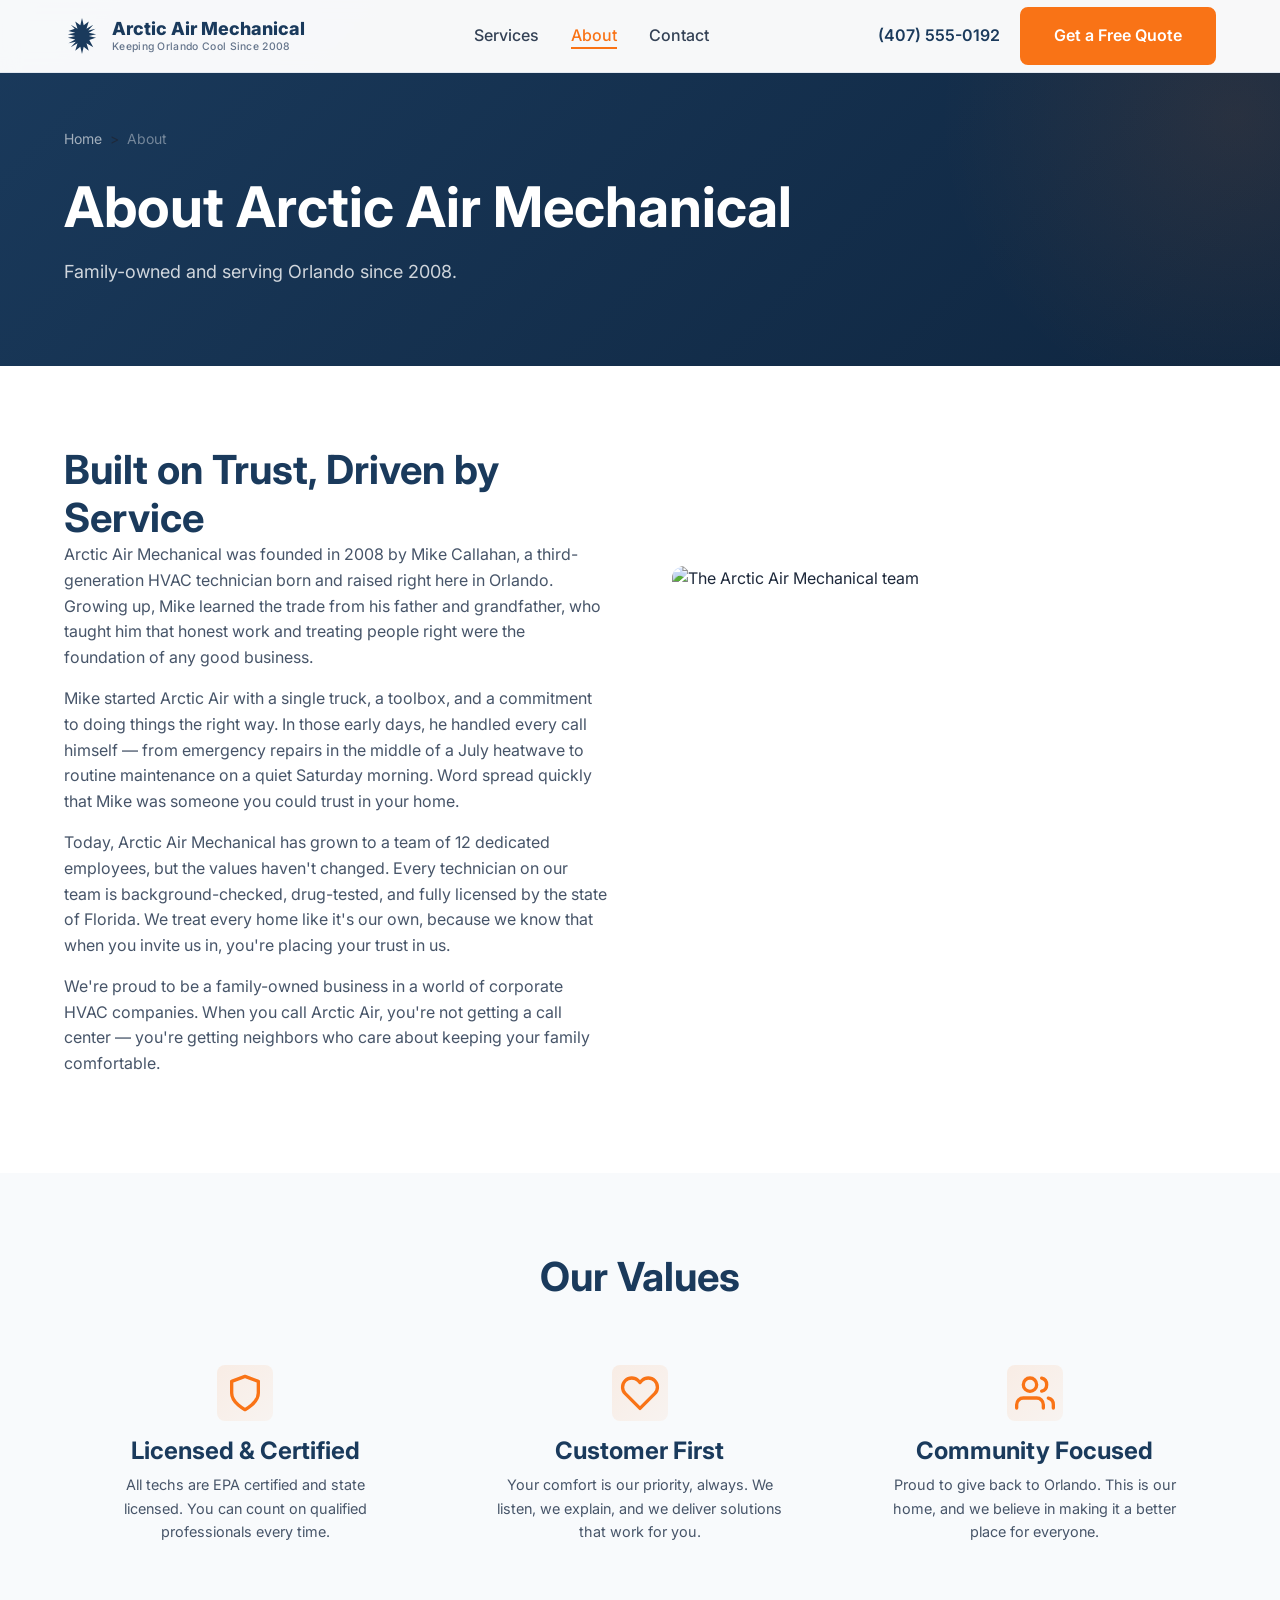
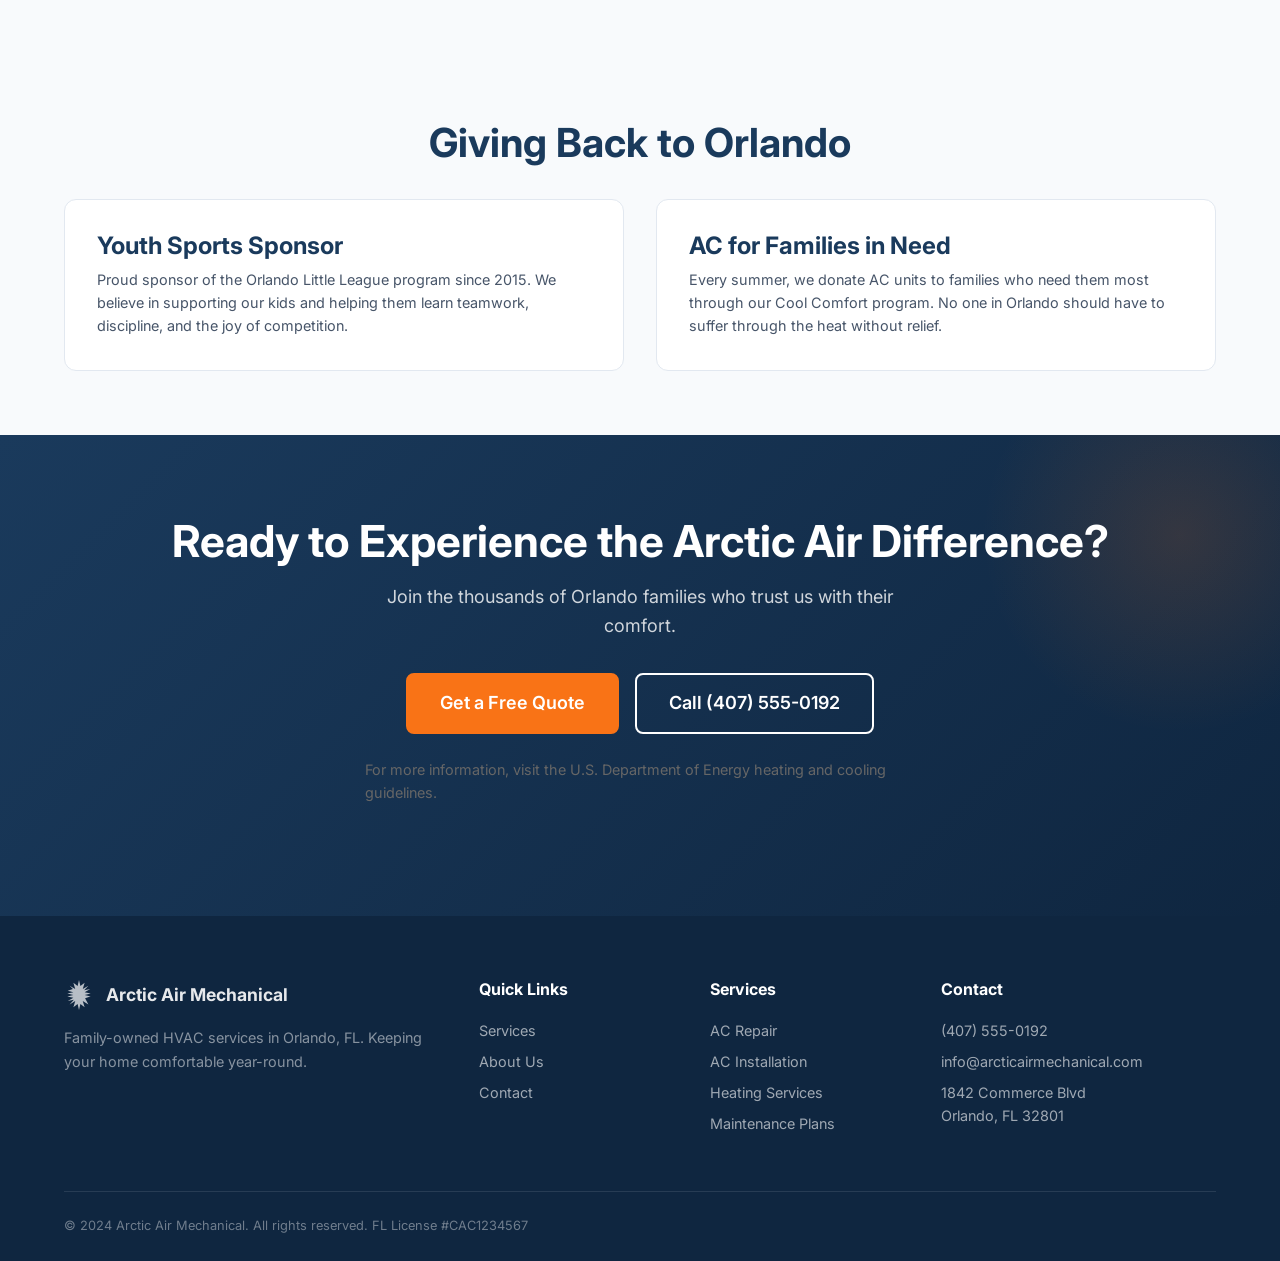
==== commit ca185cd3: "SEO: Optimize /about — meta tags, strong tags, external links — via Mission Control" ====
--- a/about.html
+++ b/about.html
@@ -3,11 +3,21 @@
 <head>
     <meta charset="UTF-8">
     <meta name="viewport" content="width=device-width, initial-scale=1.0">
-    <title>About Us | Arctic Air Mechanical</title>
+    <title><strong>Orlando HVAC Company</strong> | Arctic Air Since 2005</title>
     <link rel="preconnect" href="https://fonts.googleapis.com">
     <link rel="preconnect" href="https://fonts.gstatic.com" crossorigin>
     <link href="https://fonts.googleapis.com/css2?family=Inter:wght@400;500;600;700;800&display=swap" rel="stylesheet">
     <link rel="stylesheet" href="css/styles.css">
+  <meta name="description" content="Trusted Orlando HVAC company with 18+ years experience. Licensed, insured AC repair specialists serving Central Florida families.">
+  <link rel="canonical" href="https://heartfelt-medovik-a9cdc7.netlify.app/about">
+  <meta property="og:title" content="Orlando HVAC Company | Arctic Air Since 2005">
+  <meta property="og:description" content="Trusted Orlando HVAC company with 18+ years experience. Licensed, insured AC repair specialists serving Central Florida families.">
+  <meta property="og:url" content="https://heartfelt-medovik-a9cdc7.netlify.app/about">
+  <meta property="og:type" content="website">
+  <meta name="twitter:card" content="summary">
+  <meta name="twitter:title" content="About Arctic Air Mechanical | Orlando HVAC Company">
+  <meta name="twitter:description" content="Trusted Orlando HVAC company since 2006. Licensed, insured technicians providing expert AC repair, installation & maintenance services.">
+  <link rel="icon" href="/favicon.ico">
 </head>
 <body>
 
@@ -144,7 +154,9 @@
                 <a href="tel:4075550192" class="btn-outline">Call (407) 555-0192</a>
             </div>
         </div>
-    </section>
+    
+  <p style="margin-top: 1.5rem; font-size: 0.9rem; color: #666;">For more information, visit the <a href="https://www.energy.gov/energysaver/heating-and-cooling" target="_blank" rel="noopener noreferrer">U.S. Department of Energy heating and cooling guidelines</a>.</p>
+</section>
 
     <!-- Footer -->
     <footer class="footer">
